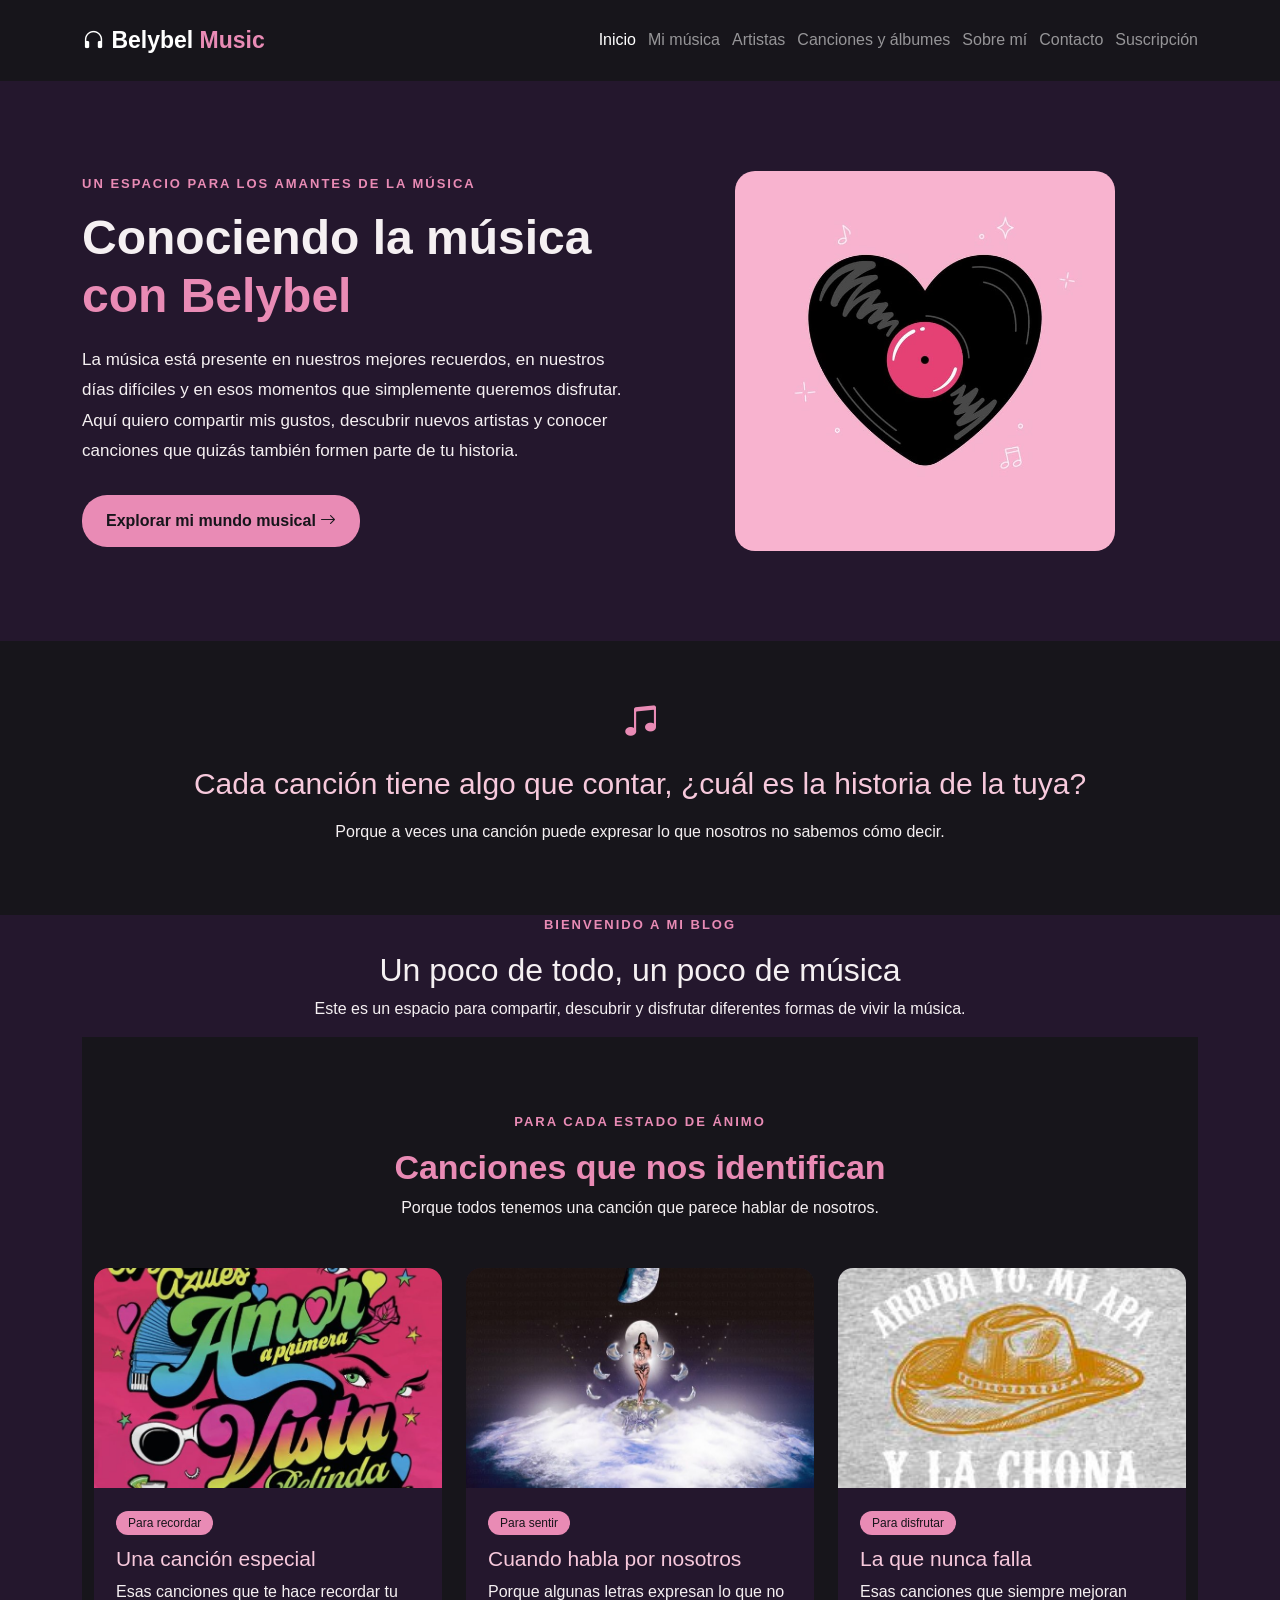
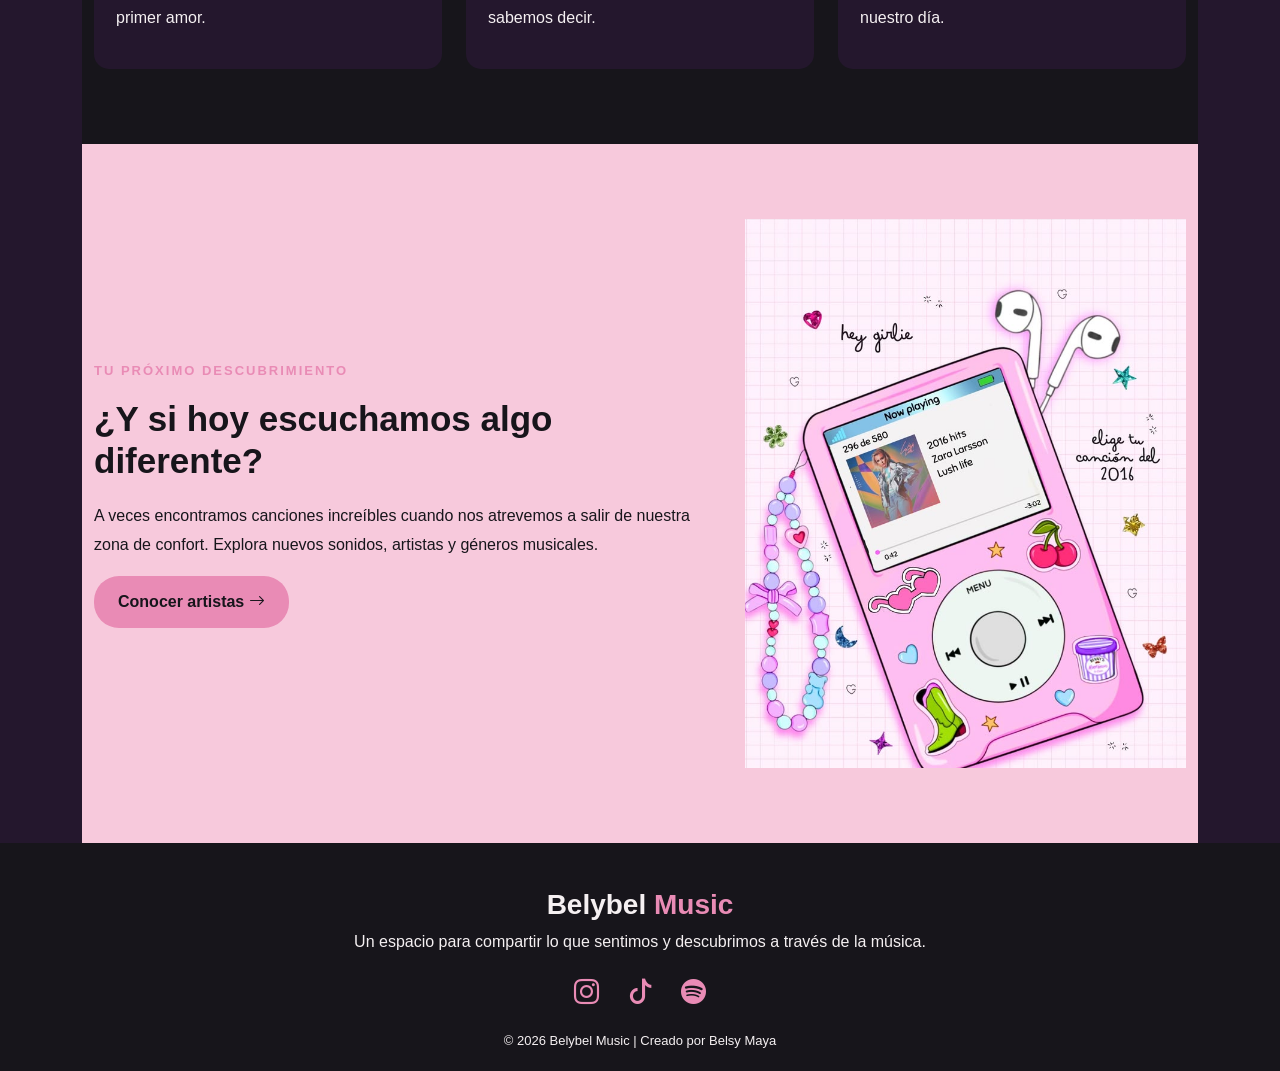
==== index.html @ 8f647950 "Rename Index.html to index.html" ====
<!DOCTYPE html>
<html lang="es">
<head>
    <meta charset="UTF-8">
    <meta name="viewport" content="width=device-width, initial-scale=1.0">
    <meta name="author" content="Belsy Maya">

    <title>Conociendo la musica con belybel</title>
    <link rel="stylesheet" href="css/bootstrap.min.css">
    <link rel="stylesheet" href="https://cdn.jsdelivr.net/npm/bootstrap-icons@1.13.2/font/bootstrap-icons.min.css">

</head>
<body>
       <!-- BARRA DE NAVEGACIÓN -->
    <nav class="navbar navbar-dark">
        <div class="container">

            <a class="navbar-brand" href="index.html">
                <i class="bi bi-headphones"></i>
                Belybel<span> Music</span>
            </a>

            <ul class="navbar-nav flex-row flex-wrap">

                <li class="nav-item">
                    <a class="nav-link active" href="Index.html">Inicio</a>
                </li>

                <li class="nav-item">
                    <a class="nav-link" href="generos.html">Mi música</a>
                </li>

                <li class="nav-item">
                    <a class="nav-link" href="artistas.html">Artistas</a>
                </li>

                <li class="nav-item">
                    <a class="nav-link" href="albumes.html">Canciones y álbumes</a>
                </li>

                <li class="nav-item">
                    <a class="nav-link" href="acerca.html">Sobre mí</a>
                </li>

                <li class="nav-item">
                    <a class="nav-link" href="contactanos.html">Contacto</a>
                </li>
                <li class="nav-item">
                    <a class="nav-link " href="suscripcion.html">Suscripción</a>
                </li>
            </ul>

        </div>
    </nav>
     <!-- PORTADA PRINCIPAL -->
    <header class="portada">

        <div class="container">

            <div class="row align-items-center">

                <!-- Texto de bienvenida -->
                <div class="col-lg-6">

                    <p class="subtitulo">
                        UN ESPACIO PARA LOS AMANTES DE LA MÚSICA
                    </p>

                    <h1>
                        Conociendo la música
                        <span>con Belybel</span>
                    </h1>

                    <p class="descripcion">
                        La música está presente en nuestros mejores recuerdos,
                        en nuestros días difíciles y en esos momentos que
                        simplemente queremos disfrutar.

                        Aquí quiero compartir mis gustos, descubrir nuevos
                        artistas y conocer canciones que quizás también
                        formen parte de tu historia.
                    </p>

                    <a href="generos.html" class="btn btn-rosa">
                        Explorar mi mundo musical
                        <i class="bi bi-arrow-right"></i>
                    </a>

                </div>

                <!-- Imagen principal -->
                <div class="col-lg-6 text-center">

                    <img src="Imagenes/portada"
                    class="img-fluid imagen-portada"
                    alt="imagen-portada">

                </div>

            </div>

        </div>

    </header>

    <!-- Frace para el blog -->
    <section class="frase-musical">

        <div class="container text-center">

            <i class="bi bi-music-note-beamed"></i>

            <h2>
                Cada canción tiene algo que contar,
                ¿cuál es la historia de la tuya?
            </h2>

            <p>
                Porque a veces una canción puede expresar lo que nosotros
                no sabemos cómo decir.
            </p>

        </div>

    </section>


    <!-- Contenido principal -->
    <main class="container">

        <div class="text-center">

            <p class="subtitulo">BIENVENIDO A MI BLOG</p>

            <h2>Un poco de todo, un poco de música</h2>

            <p>
                Este es un espacio para compartir, descubrir y disfrutar
                diferentes formas de vivir la música.
            </p>

        </div>

<!-- SECCIÓN DE CANCIONES -->
<section class="canciones">

    <div class="container">

        <div class="text-center mb-5">
            <p class="subtitulo">PARA CADA ESTADO DE ÁNIMO</p>
            <h2>Canciones que nos identifican</h2>
            <p>Porque todos tenemos una canción que parece hablar de nosotros.</p>
        </div>

        <div class="row g-4">

            <!-- Primera canción -->
            <div class="col-md-4">
                <div class="tarjeta-musical">
                    <img src="Imagenes/Amor a primera vista.jpg" alt="Canción recomendada">
                    <div class="contenido-tarjeta">
                        <span class="etiqueta">Para recordar</span>
                        <h3>Una canción especial</h3>
                        <p>Esas canciones que te hace recordar tu primer amor.</p>
                    </div>
                </div>
            </div>

            <!-- Segunda canción -->
            <div class="col-md-4">
                <div class="tarjeta-musical">
                    <img src="Imagenes/Cambios de Luna.jpg" alt="Canción recomendada">
                    <div class="contenido-tarjeta">
                        <span class="etiqueta">Para sentir</span>
                        <h3>Cuando habla por nosotros</h3>
                        <p>Porque algunas letras expresan lo que no sabemos decir.</p>
                    </div>
                </div>
            </div>

            <!-- Tercera canción -->
            <div class="col-md-4">
                <div class="tarjeta-musical">
                    <img src="Imagenes/la chona.jpg" alt="Canción recomendada">
                    <div class="contenido-tarjeta">
                        <span class="etiqueta">Para disfrutar</span>
                        <h3>La que nunca falla</h3>
                        <p>Esas canciones que siempre mejoran nuestro día.</p>
                    </div>
                </div>
            </div>

        </div>

    </div>

</section>

<!-- SECCIÓN DESCUBRE ALGO NUEVO -->
<section class="descubre">

    <div class="container">

        <div class="row align-items-center">

            <div class="col-lg-7">
                <p class="subtitulo">TU PRÓXIMO DESCUBRIMIENTO</p>

                <h2>¿Y si hoy escuchamos algo diferente?</h2>

                <p>
                    A veces encontramos canciones increíbles cuando
                    nos atrevemos a salir de nuestra zona de confort.
                    Explora nuevos sonidos, artistas y géneros musicales.
                </p>

                <a href="artistas.html" class="btn btn-rosa">
                    Conocer artistas
                    <i class="bi bi-arrow-right"></i>
                </a>
            </div>

            <div class="col-lg-5 text-center">
                <img src="Imagenes/imagen.jpg"
                     class="img-fluid imagen"
                     alt="imagen">
            </div>

        </div>

    </div>

</section>

    </main>

<!-- PIE DE PÁGINA -->
<footer class="footer">

    <div class="container text-center">

        <h3>Belybel<span> Music</span></h3>

        <p>
            Un espacio para compartir lo que sentimos
            y descubrimos a través de la música.
        </p>

        <div class="redes-sociales">
            <i class="bi bi-instagram"></i>
            <i class="bi bi-tiktok"></i>
            <i class="bi bi-spotify"></i>
        </div>

        <p class="copyright">
            © 2026 Belybel Music | Creado por Belsy Maya
        </p>

    </div>

</footer>

    <link rel="stylesheet" href="css/estilos.css">
</body>
</html>
---- css/estilos.css ----
/* COLORES DEL BLOG */
:root {
    --rosa: #E98BB5;
    --rosa-claro: #F7C9DC;
    --morado: #24172D;
    --negro: #17151B;
    --blanco: #F5F0F2;
    --lila: #B9A5C9;
}

/* CONFIGURACIÓN GENERAL */
body {
    background-color: var(--morado);
    color: var(--blanco);
    font-family: Arial, sans-serif;
    margin: 0;
}

/* BARRA DE NAVEGACIÓN */
.navbar {
    background-color: var(--negro);
    padding: 18px 0;
}

.navbar-brand {
    font-size: 23px;
    font-weight: bold;
    color: var(--blanco);
}

.navbar-brand span {
    color: var(--rosa);
}

.navbar-nav {
    gap: 12px;
}

.nav-link {
    color: var(--blanco) 
}

.nav-link:hover,
.nav-link.active {
    color: var(--rosa)
}

/* PORTADA PRINCIPAL */
.portada {
    padding: 90px 0;
    background-color: var(--morado);
}

.subtitulo {
    color: var(--rosa);
    font-size: 13px;
    font-weight: bold;
    letter-spacing: 2px;
}

.portada h1 {
    font-size: 48px;
    font-weight: bold;
    margin-bottom: 20px;
}

.portada h1 span {
    color: var(--rosa);
    display: block;
}

.descripcion {
    color: var(--blanco);
    font-size: 17px;
    line-height: 1.8;
    margin-bottom: 28px;
}

/* BOTÓN ROSA */
.btn-rosa {
    background-color: var(--rosa);
    color: var(--negro);
    padding: 13px 23px;
    border-radius: 25px;
    font-weight: bold;
    text-decoration: none;
}

.btn-rosa:hover {
    background-color: var(--rosa-claro);
    color: var(--negro);
}

/* IMAGEN DE PORTADA */
.imagen-portada {
    max-height: 380px;
    border-radius: 20px;
    object-fit: cover;
}

/* FRASE MUSICAL */
.frase-musical {
    background-color: var(--negro);
    padding: 55px 20px;
}

.frase-musical i {
    color: var(--rosa);
    font-size: 35px;
}

.frase-musical h2 {
    color: var(--rosa-claro);
    margin: 18px 0;
    font-size: 30px;
}

.frase-musical p {
    color: var(--blanco);
}

/* CONTENIDO */
.seccion-contenido {
    padding-top: 65px;
    padding-bottom: 65px;
}

.seccion-contenido h2 {
    color: var(--rosa);
    margin-bottom: 18px;
}

/* SECCIÓN DE CANCIONES */
.canciones {
    padding: 75px 0;
    background-color: #17151B;
}

.canciones h2 {
    color: var(--rosa);
    font-size: 34px;
    font-weight: bold;
}

.canciones .container > .text-center > p:last-child {
    color: var(--blanco);
}

/* TARJETAS MUSICALES */
.tarjeta-musical {
    background-color: #24172D;
    border-radius: 15px;
    overflow: hidden;
    height: 100%;
    transition: transform 0.3s;
}

.tarjeta-musical:hover {
    transform: translateY(-7px);
}

.tarjeta-musical img {
    width: 100%;
    height: 220px;
    object-fit: cover;
}

.contenido-tarjeta {
    padding: 22px;
}

.contenido-tarjeta h3 {
    color: var(--rosa-claro);
    font-size: 21px;
    margin-top: 12px;
}

.contenido-tarjeta p {
    color: var(--blanco);
    line-height: 1.6;
}

.etiqueta {
    background-color: var(--rosa);
    color: var(--negro);
    padding: 5px 12px;
    border-radius: 20px;
    font-size: 12px;
}

/* SECCIÓN DESCUBRE */
.descubre {
    background-color: var(--rosa-claro);
    color: var(--negro);
    padding: 75px 0;
}

.descubre h2 {
    font-size: 35px;
    font-weight: bold;
    margin-bottom: 20px;
}

.descubre p {
    line-height: 1.8;
}

.imagen-descubre {
    max-height: 300px;
    border-radius: 20px;
    object-fit: cover;
}

/* PIE DE PÁGINA */
.footer {
    background-color: var(--negro);
    padding: 45px 0 20px;
    text-align: center;
}

.footer h3 {
    color: var(--blanco);
    font-weight: bold;
}

.footer h3 span {
    color: var(--rosa);
}

.footer p {
    color: var(--blanco);
}

.redes-sociales {
    margin: 20px 0;
}

.redes-sociales i {
    color: var(--rosa);
    font-size: 25px;
    margin: 0 12px;
}

.footer hr {
    border-color: var(--lila);
}

.copyright {
    font-size: 13px;
    margin-bottom: 0;
}

/* ENCABEZADO DE GÉNEROS */
.encabezado-generos {
    padding: 75px 0;
    background-color: var(--morado);
}

.encabezado-generos h1 {
    color: var(--rosa);
    font-size: 38px;
    font-weight: bold;
    margin-bottom: 20px;
}

.encabezado-generos p:last-child {
    max-width: 700px;
    margin: auto;
    line-height: 1.8;
}

/* TARJETAS DE GÉNEROS */
.seccion-generos {
    padding-top: 50px;
    padding-bottom: 70px;
}

.tarjeta-genero {
    background-color: #17151B;
    border-radius: 15px;
    overflow: hidden;
    height: 100%;
    transition: transform 0.3s;
}

.tarjeta-genero:hover {
    transform: translateY(-7px);
}

.tarjeta-genero img {
    width: 100%;
    height: 220px;
    object-fit: cover;
}

.tarjeta-genero h2 {
    color: var(--rosa-claro);
    font-size: 23px;
    margin-top: 15px;
}

/* PÁGINA DE CANCIONES Y ÁLBUMES */

.seccion-carrusel {
    background-color: var(--negro);
    padding: 65px 0;
}

.seccion-carrusel h2 {
    color: var(--rosa);
    font-size: 32px;
    font-weight: bold;
    margin-bottom: 30px;
}

.seccion-carrusel .carousel {
    max-width: 850px;
    margin: auto;
}

.seccion-carrusel .carousel-item img {
    width: 100%;
    height: 400px;
    object-fit: cover;
    border-radius: 18px;
}

.seccion-generos > .container > .text-center > h2 {
    color: var(--rosa);
    font-size: 32px;
    font-weight: bold;
}

.seccion-generos > .container > .text-center > p:last-child {
    color: var(--blanco);
}

.seccion-carrusel .carousel {
    max-width: 700px;
    margin: auto;
}

.seccion-carrusel .carousel-item img {
    width: 100%;
    height: 320px;
    object-fit: contain;
    background-color: var(--morado);
    border-radius: 18px;
}

/* BARRITAS DEL CARRUSEL */
.seccion-carrusel .carousel-indicators {
    bottom: -45px;
}

.seccion-carrusel .carousel-indicators [data-bs-target] {
    background-color: var(--rosa);
    width: 35px;
    height: 5px;
    border-radius: 10px;
    opacity: 0.5;
}

.seccion-carrusel .carousel-indicators .active {
    opacity: 1;
}

/* TARJETA MI HISTORIA */
.tarjeta-historia {
    background-color: var(--negro);
    color: var(--blanco);
    border: 1px solid var(--lila);
    border-radius: 15px;
    overflow: hidden;
}

.tarjeta-historia img {
    width: 100%;
    height: 280px;
    object-fit: cover;
}

.tarjeta-historia h2 {
    color: var(--rosa);
    font-size: 28px;
    font-weight: bold;
}

.tarjeta-historia p {
    line-height: 1.7;
}

.btn-spotify {
    background-color: #1DB954;
    color: white;
    padding: 12px 22px;
    border-radius: 8px;
    font-weight: bold;
}

.btn-spotify:hover {
    background-color: #168d40;
    color: white;
}

/* FORMULARIO DE SUSCRIPCIÓN */
.formulario-musical {
    background-color: var(--negro);
    padding: 35px;
    border-radius: 18px;
    border: 1px solid var(--lila);
}

.formulario-musical fieldset {
    border: 1px solid var(--lila);
    border-radius: 12px;
    padding: 20px;
}

.formulario-musical legend {
    color: var(--rosa);
    font-size: 22px;
    font-weight: bold;
    float: none;
    width: auto;
    padding: 0 10px;
}

.formulario-musical label,
.formulario-musical p {
    color: var(--blanco);
}

.formulario-musical input[type="radio"],
.formulario-musical input[type="checkbox"] {
    margin: 8px;
    accent-color: var(--rosa);
}

.formulario-musical .form-control {
    background-color: var(--morado);
    color: var(--blanco);
    border: 1px solid var(--lila);
}

.formulario-musical .form-control::placeholder {
    color: var(--lila);
}
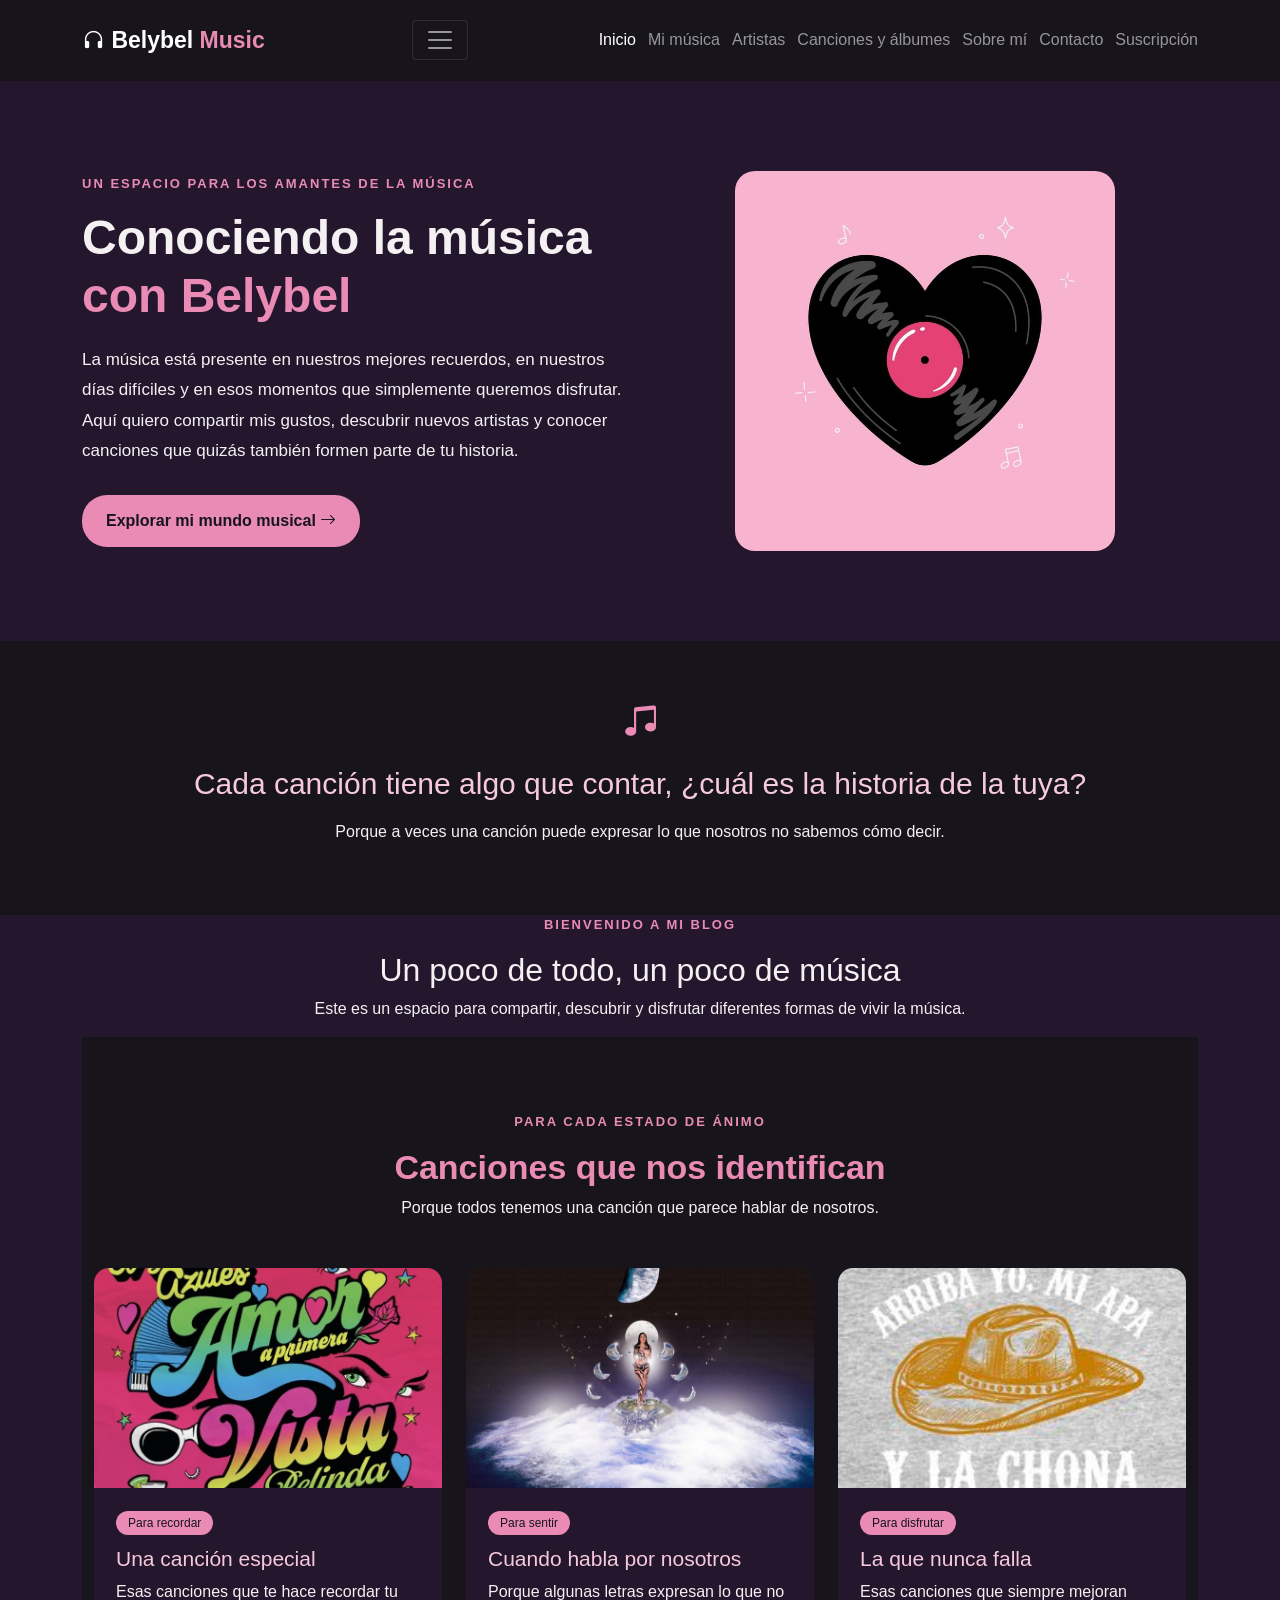
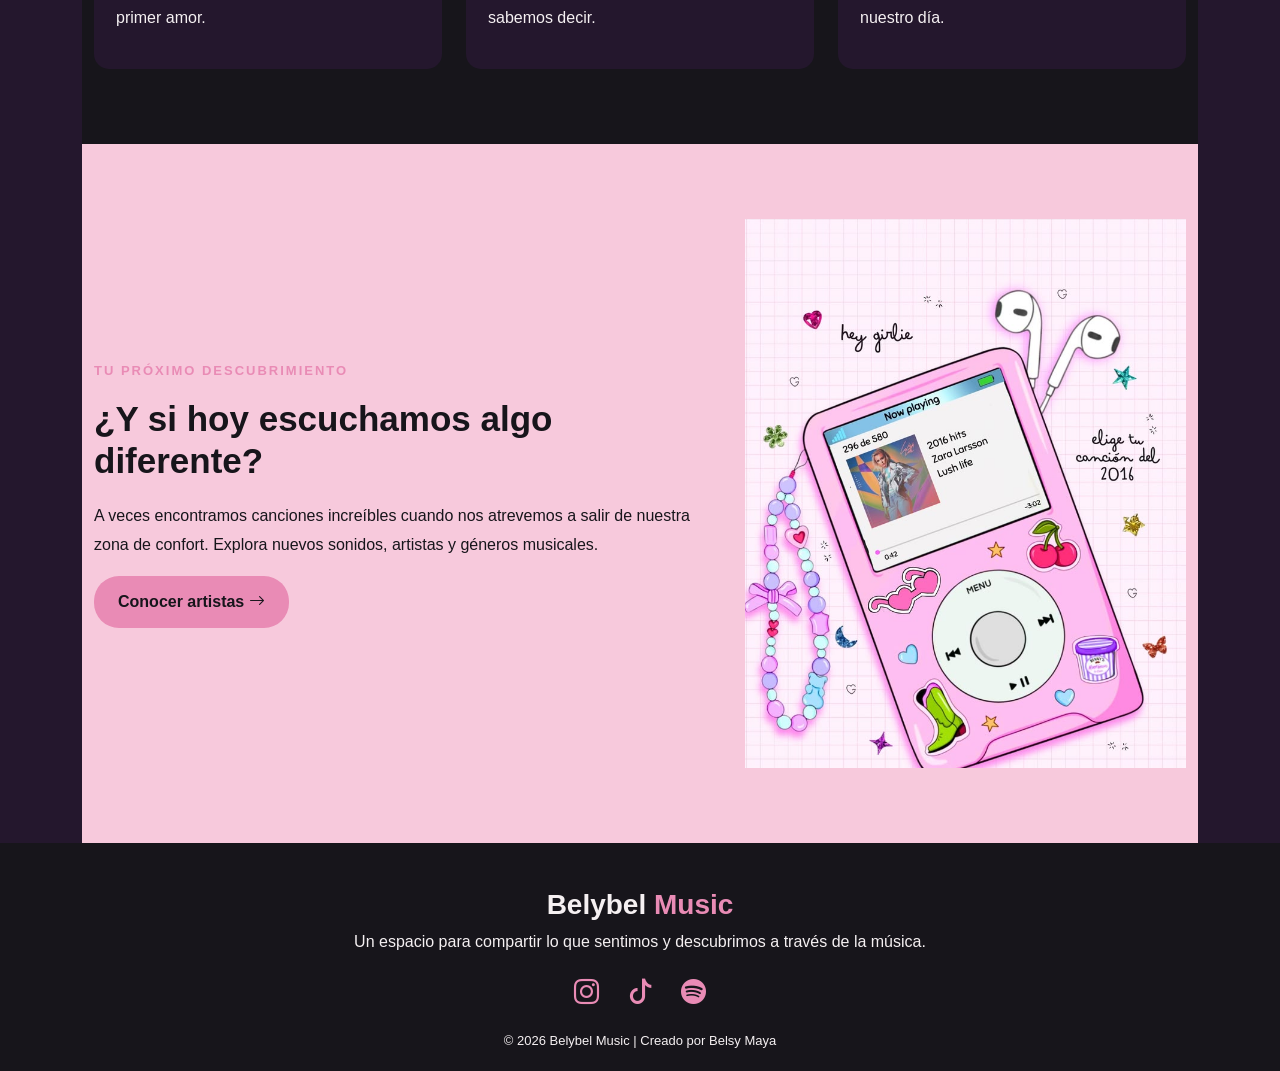
==== commit 8fb1a3f5: "Update index.html" ====
--- a/index.html
+++ b/index.html
@@ -8,6 +8,7 @@
     <title>Conociendo la musica con belybel</title>
     <link rel="stylesheet" href="css/bootstrap.min.css">
     <link rel="stylesheet" href="https://cdn.jsdelivr.net/npm/bootstrap-icons@1.13.2/font/bootstrap-icons.min.css">
+    <link rel="stylesheet" href="css/estilos.css">
 
 </head>
 <body>
@@ -19,11 +20,20 @@
                 <i class="bi bi-headphones"></i>
                 Belybel<span> Music</span>
             </a>
+            <button class="navbar-toggler" type="button"
+            data-bs-toggle="collapse"
+            data-bs-target="#menuPrincipal"
+            aria-controls="menuPrincipal"
+            aria-expanded="false"
+            aria-label="Abrir menú">
+
+            <span class="navbar-toggler-icon"></span>
+        </button>
 
             <ul class="navbar-nav flex-row flex-wrap">
 
                 <li class="nav-item">
-                    <a class="nav-link active" href="Index.html">Inicio</a>
+                    <a class="nav-link active" href="index.html">Inicio</a>
                 </li>
 
                 <li class="nav-item">
@@ -140,6 +150,7 @@
             </p>
 
         </div>
+
 
 <!-- SECCIÓN DE CANCIONES -->
 <section class="canciones">
@@ -260,6 +271,6 @@
 
 </footer>
 
-    <link rel="stylesheet" href="css/estilos.css">
+
 </body>
 </html>
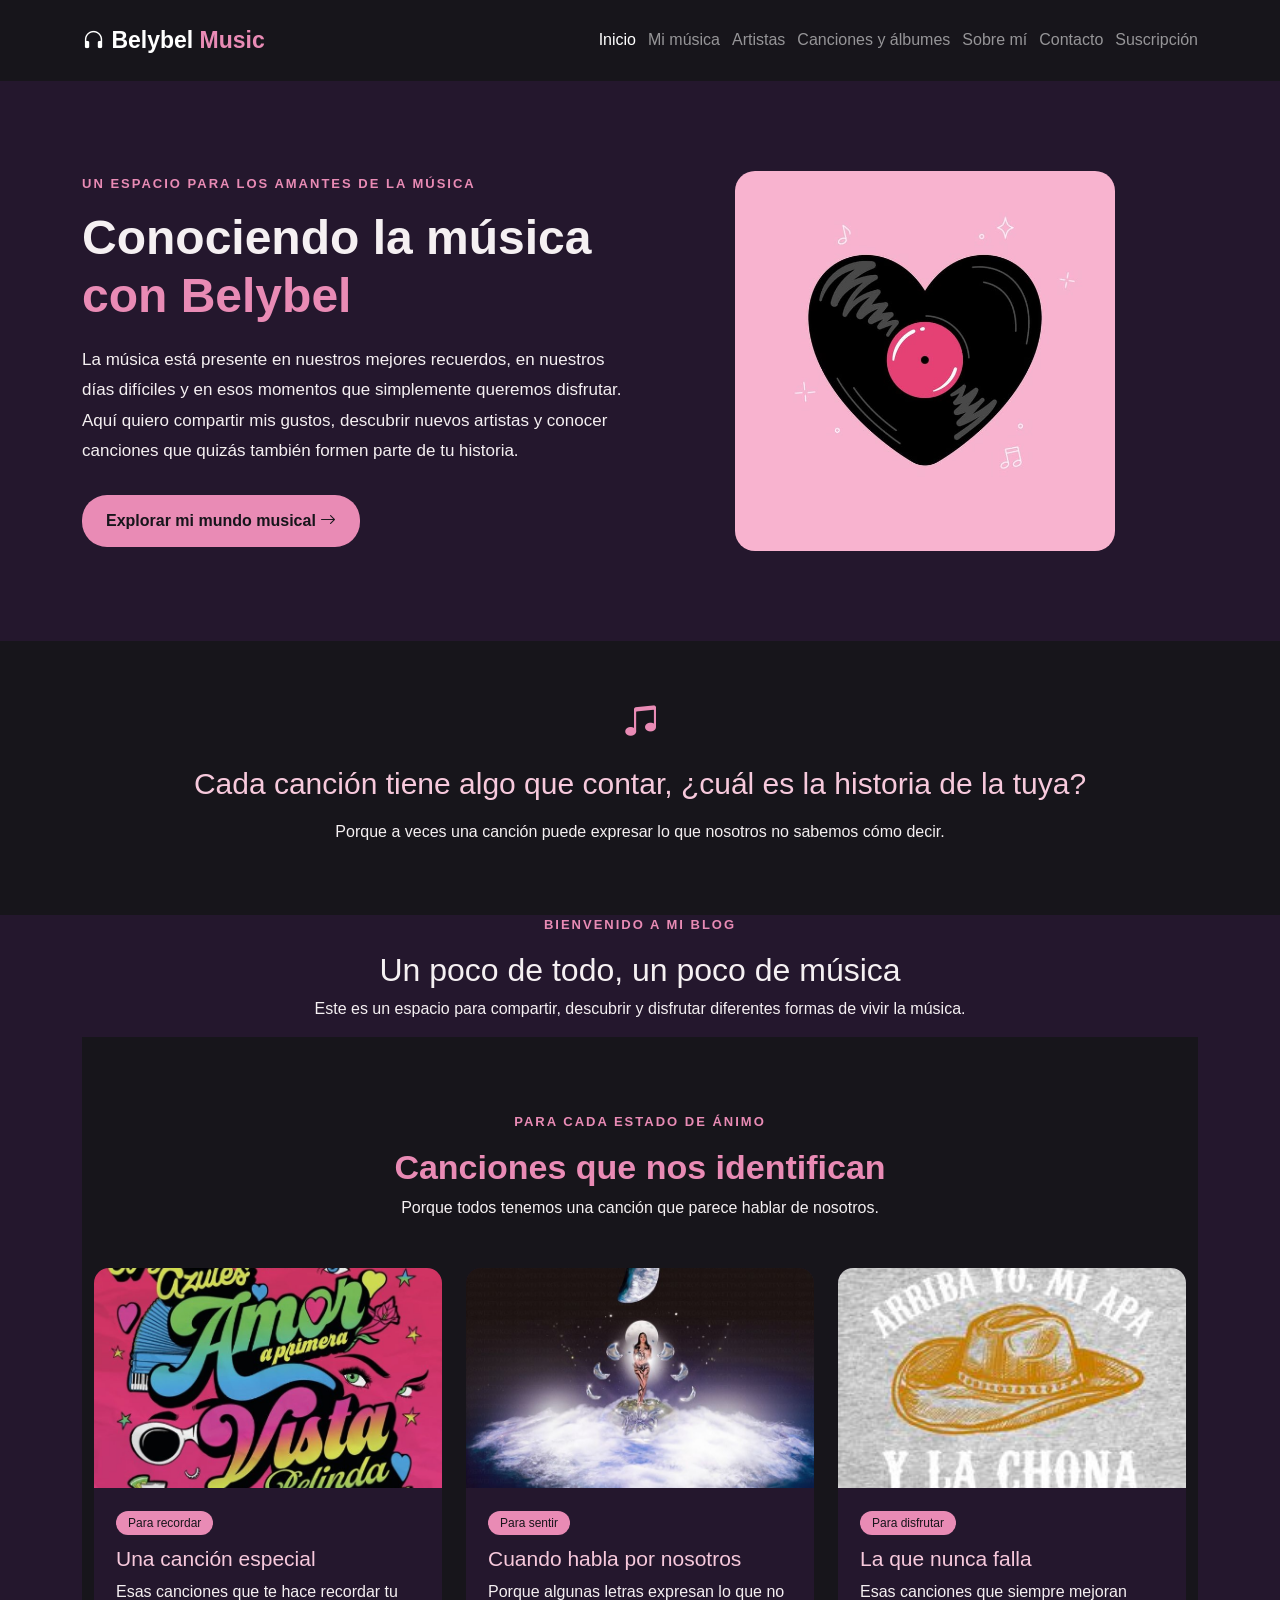
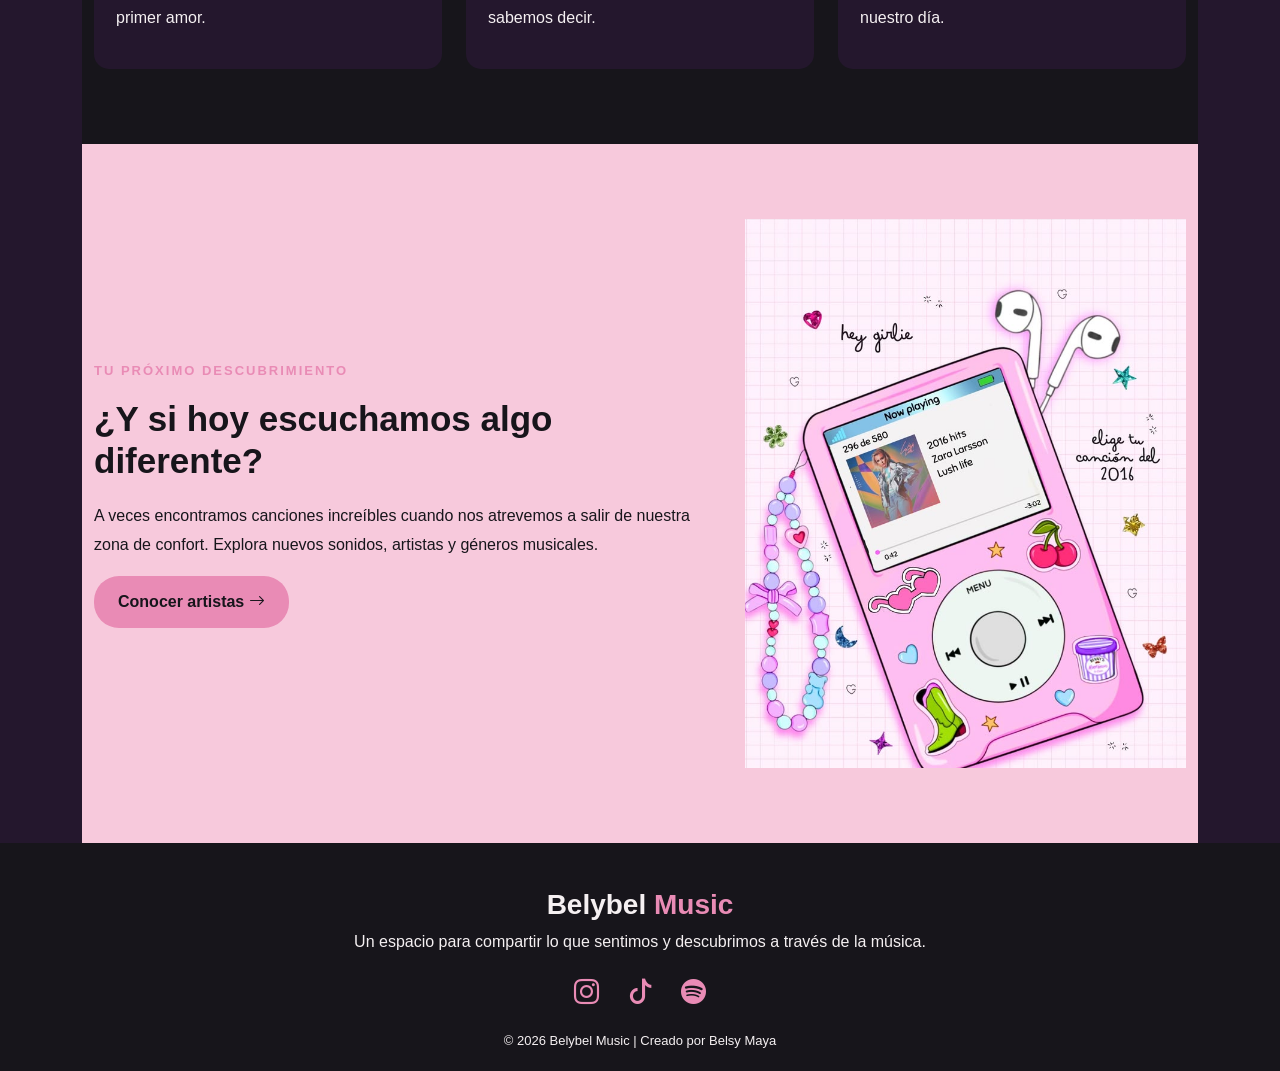
==== commit 3093f62e: "Update index.html" ====
--- a/index.html
+++ b/index.html
@@ -20,15 +20,6 @@
                 <i class="bi bi-headphones"></i>
                 Belybel<span> Music</span>
             </a>
-            <button class="navbar-toggler" type="button"
-            data-bs-toggle="collapse"
-            data-bs-target="#menuPrincipal"
-            aria-controls="menuPrincipal"
-            aria-expanded="false"
-            aria-label="Abrir menú">
-
-            <span class="navbar-toggler-icon"></span>
-        </button>
 
             <ul class="navbar-nav flex-row flex-wrap">
 
